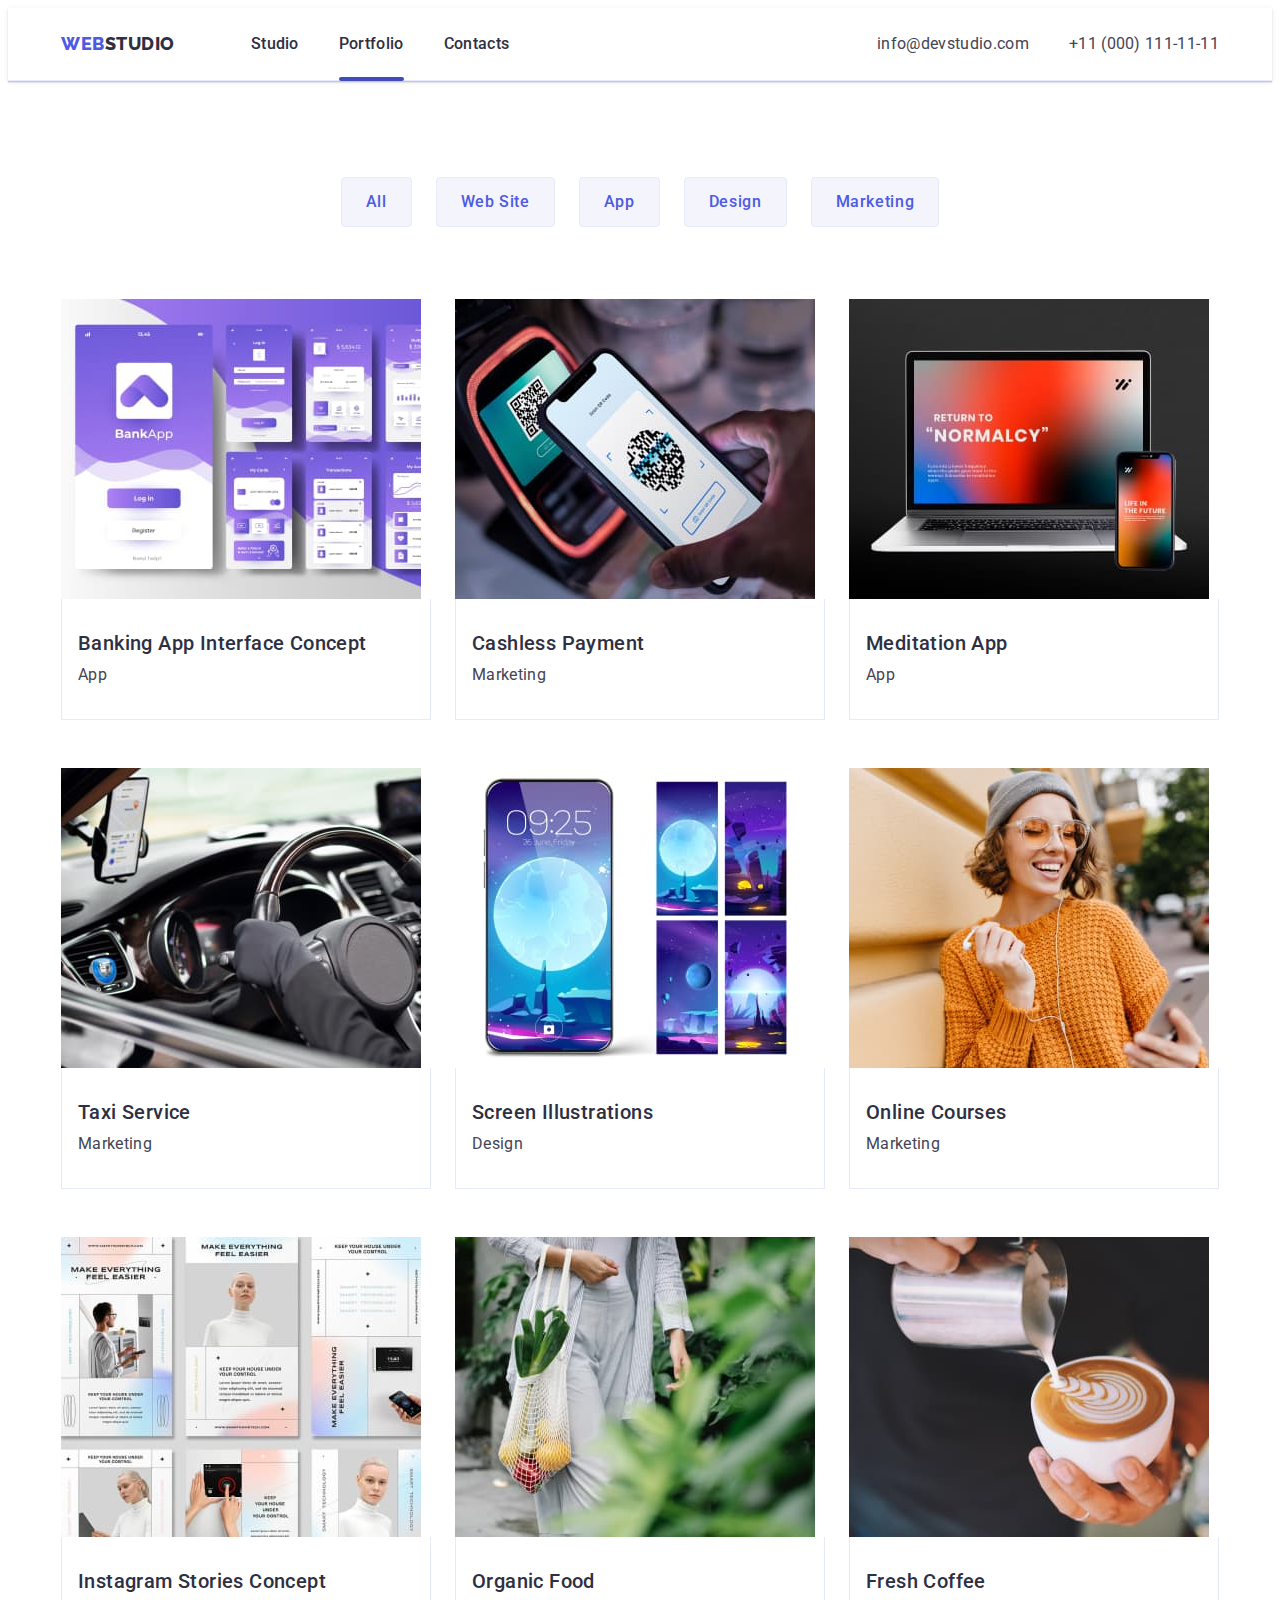
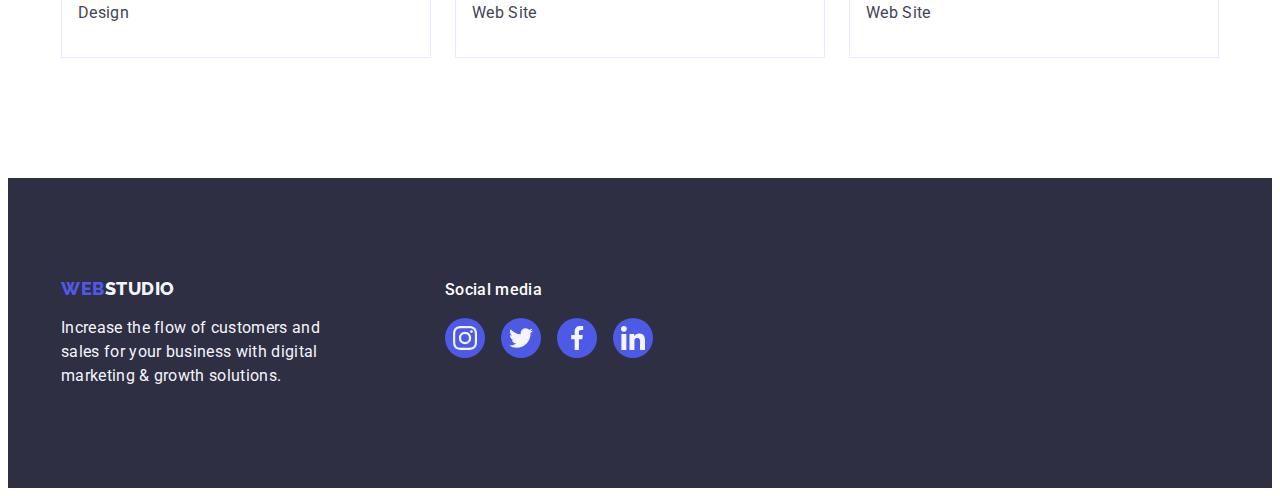
==== portfolio.html @ ff44047f "Initial commit" ====
<!DOCTYPE html>
<html lang="en">
  <head>
    <meta charset="UTF-8" />
    <meta http-equiv="X-UA-Compatible" content="IE=edge" />
    <meta name="viewport" content="width=device-width, initial-scale=1.0" />
    <title>Portfolio</title>
    <link rel="preconnect" href="https://fonts.googleapis.com" />
    <link rel="preconnect" href="https://fonts.gstatic.com" crossorigin />
    <link
      href="https://fonts.googleapis.com/css2?family=Raleway:wght@800&family=Roboto:wght@400;500;700;900&display=swap"
      rel="stylesheet"
    />
    <link
      rel="stylesheet"
      href="https://cdnjs.cloudflare.com/ajax/libs/modern-normalize/1.1.0/modern-normalize.min.css"
      integrity="sha512-wpPYUAdjBVSE4KJnH1VR1HeZfpl1ub8YT/NKx4PuQ5NmX2tKuGu6U/JRp5y+Y8XG2tV+wKQpNHVUX03MfMFn9Q=="
      crossorigin="anonymous"
      referrerpolicy="no-referrer"
    />
    <link rel="stylesheet" href="./css/styles.css" />
  </head>
  <body>
    <!-- header -->
    <header class="header">
      <div class="container header-container">
        <nav class="header-navigation">
          <a href="./index.html" class="header-logo link"
            >Web<span class="header-logotype">Studio</span></a
          >
          <ul class="header-list list">
            <li class="header-item">
              <a href="./index.html" class="header-link link">Studio</a>
            </li>
            <li class="header-item">
              <a href="./portfolio.html" class="header-link link current"
                >Portfolio</a
              >
            </li>
            <li class="header-item">
              <a href="" class="header-link link">Contacts</a>
            </li>
          </ul>
        </nav>
        <address class="header-address">
          <ul class="header-list list">
            <li class="header-item">
              <a href="mailto:info@devstudio.com" class="header-contacts link"
                >info@devstudio.com</a
              >
            </li>
            <li class="header-item">
              <a href="tel:+110001111111" class="header-contacts link"
                >+11 (000) 111-11-11</a
              >
            </li>
          </ul>
        </address>
      </div>
    </header>
    <!-- Main Content -->
    <main>
      <!-- Gallery -->
      <section class="gallery section">
        <div class="container">
          <h1 hidden>Gallery</h1>
          <ul class="gallery-list-btn list">
            <li class="gallery-item">
              <button type="button" class="gallery-btn">All</button>
            </li>
            <li class="gallery-item">
              <button type="button" class="gallery-btn">Web Site</button>
            </li>
            <li class="gallery-item">
              <button type="button" class="gallery-btn">App</button>
            </li>
            <li class="gallery-item">
              <button type="button" class="gallery-btn">Design</button>
            </li>
            <li class="gallery-item">
              <button type="button" class="gallery-btn">Marketing</button>
            </li>
          </ul>
          <ul class="gallery-list list">
            <li class="gallery-second-item">
              <a href="" class="gallery-link link">
                <div class="gallery-overlay">
                  <img
                    src="./images/bank-app.jpg"
                    alt="bank app photo"
                    width="360"
                  />
                  <p class="gallery-overlay-text">
                    14 Stylish and User-Friendly App Design Concepts · Task
                    Manager App · Calorie Tracker App · Exotic Fruit Ecommerce
                    App · Cloud Storage App
                  </p>
                </div>
                <div class="gallery-card">
                  <h2 class="gallery-title">Banking App Interface Concept</h2>
                  <p class="gallery-text">App</p>
                </div></a
              >
            </li>
            <li class="gallery-second-item">
              <a href="" class="gallery-link link">
                <div class="gallery-overlay">
                  <img
                    src="./images/cashless-payment.jpg"
                    alt="cashless payment photo"
                    width="360"
                  />
                  <p class="gallery-overlay-text">
                    14 Stylish and User-Friendly App Design Concepts · Task
                    Manager App · Calorie Tracker App · Exotic Fruit Ecommerce
                    App · Cloud Storage App
                  </p>
                </div>
                <div class="gallery-card">
                  <h2 class="gallery-title">Cashless Payment</h2>
                  <p class="gallery-text">Marketing</p>
                </div></a
              >
            </li>
            <li class="gallery-second-item">
              <a href="" class="gallery-link link">
                <div class="gallery-overlay">
                  <img
                    src="./images/meditation-app.jpg"
                    alt="meditation app photo"
                    width="360"
                  />
                  <p class="gallery-overlay-text">
                    14 Stylish and User-Friendly App Design Concepts · Task
                    Manager App · Calorie Tracker App · Exotic Fruit Ecommerce
                    App · Cloud Storage App
                  </p>
                </div>
                <div class="gallery-card">
                  <h2 class="gallery-title">Meditation App</h2>
                  <p class="gallery-text">App</p>
                </div></a
              >
            </li>
            <li class="gallery-second-item">
              <a href="" class="gallery-link link">
                <div class="gallery-overlay">
                  <img
                    src="./images/taxi-inside.jpg"
                    alt="taxi inside"
                    width="360"
                  />
                  <p class="gallery-overlay-text">
                    14 Stylish and User-Friendly App Design Concepts · Task
                    Manager App · Calorie Tracker App · Exotic Fruit Ecommerce
                    App · Cloud Storage App
                  </p>
                </div>
                <div class="gallery-card">
                  <h2 class="gallery-title">Taxi Service</h2>
                  <p class="gallery-text">Marketing</p>
                </div></a
              >
            </li>
            <li class="gallery-second-item">
              <a href="" class="gallery-link link">
                <div class="gallery-overlay">
                  <img
                    src="./images/screen-illustrations.jpg"
                    alt="screen illustrations"
                    width="360"
                  />
                  <p class="gallery-overlay-text">
                    14 Stylish and User-Friendly App Design Concepts · Task
                    Manager App · Calorie Tracker App · Exotic Fruit Ecommerce
                    App · Cloud Storage App
                  </p>
                </div>
                <div class="gallery-card">
                  <h2 class="gallery-title">Screen Illustrations</h2>
                  <p class="gallery-text">Design</p>
                </div></a
              >
            </li>
            <li class="gallery-second-item">
              <a href="" class="gallery-link link">
                <div class="gallery-overlay">
                  <img
                    src="./images/girl-watching-online-curses.jpg"
                    alt="girl watching online curses"
                    width="360"
                  />
                  <p class="gallery-overlay-text">
                    14 Stylish and User-Friendly App Design Concepts · Task
                    Manager App · Calorie Tracker App · Exotic Fruit Ecommerce
                    App · Cloud Storage App
                  </p>
                </div>
                <div class="gallery-card">
                  <h2 class="gallery-title">Online Courses</h2>
                  <p class="gallery-text">Marketing</p>
                </div></a
              >
            </li>
            <li class="gallery-second-item">
              <a href="" class="gallery-link link">
                <div class="gallery-overlay">
                  <img
                    src="./images/instagram-stories.jpg"
                    alt="instagram stories"
                    width="360"
                  />
                  <p class="gallery-overlay-text">
                    14 Stylish and User-Friendly App Design Concepts · Task
                    Manager App · Calorie Tracker App · Exotic Fruit Ecommerce
                    App · Cloud Storage App
                  </p>
                </div>
                <div class="gallery-card">
                  <h2 class="gallery-title">Instagram Stories Concept</h2>
                  <p class="gallery-text">Design</p>
                </div></a
              >
            </li>
            <li class="gallery-second-item">
              <a href="" class="gallery-link link">
                <div class="gallery-overlay">
                  <img
                    src="./images/organic-food.jpg"
                    alt="organic food"
                    width="360"
                  />
                  <p class="gallery-overlay-text">
                    14 Stylish and User-Friendly App Design Concepts · Task
                    Manager App · Calorie Tracker App · Exotic Fruit Ecommerce
                    App · Cloud Storage App
                  </p>
                </div>
                <div class="gallery-card">
                  <h2 class="gallery-title">Organic Food</h2>
                  <p class="gallery-text">Web Site</p>
                </div></a
              >
            </li>
            <li class="gallery-second-item">
              <a href="" class="gallery-link link">
                <div class="gallery-overlay">
                  <img
                    src="./images/fresh-coffee.jpg"
                    alt="fresh coffee"
                    width="360"
                  />
                  <p class="gallery-overlay-text">
                    14 Stylish and User-Friendly App Design Concepts · Task
                    Manager App · Calorie Tracker App · Exotic Fruit Ecommerce
                    App · Cloud Storage App
                  </p>
                </div>
                <div class="gallery-card">
                  <h2 class="gallery-title">Fresh Coffee</h2>
                  <p class="gallery-text">Web Site</p>
                </div></a
              >
            </li>
          </ul>
        </div>
      </section>
    </main>
    <!-- Footer -->
    <footer class="footer">
      <div class="container footer-container">
        <div class="footer-box">
          <a href="./index.html" class="footer-link link"
            >Web<span class="footer-logo">Studio</span></a
          >
          <p class="footer-text">
            Increase the flow of customers and sales for your business with
            digital marketing & growth solutions.
          </p>
        </div>
        <div class="footer-wrap">
          <h3 class="footer-social">Social media</h3>
          <ul class="footer-list list">
            <li class="footer-item">
              <a href="" class="footer-soc-link link">
                <svg class="footer-icon" width="24" height="24">
                  <use href="./images/icons.svg#icon-instagram"></use>
                </svg>
              </a>
            </li>
            <li class="footer-item">
              <a href="" class="footer-soc-link link">
                <svg class="footer-icon" width="24" height="24">
                  <use href="./images/icons.svg#icon-twitter"></use>
                </svg>
              </a>
            </li>
            <li class="footer-item">
              <a href="" class="footer-soc-link link">
                <svg class="footer-icon" width="24" height="24">
                  <use href="./images/icons.svg#icon-facebook"></use>
                </svg>
              </a>
            </li>
            <li class="footer-item">
              <a href="" class="footer-soc-link link">
                <svg class="footer-icon" width="24" height="24">
                  <use href="./images/icons.svg#icon-linkedin"></use>
                </svg>
              </a>
            </li>
          </ul>
        </div>
      </div>
    </footer>
  </body>
</html>
---- css/styles.css ----
:root {
  --main-background-color: #ffffff;
  --second-color: #4d5ae5;
  --logo-color: #2e2f42;
  --bg-color-icons: #f4f4fd;
}

p,
h1,
h2,
h3,
h4.h5,
h6 {
  margin: 0;
}

ul {
  margin: 0;
  padding-left: 0;
}

button {
  cursor: pointer;
}
img {
  display: block;
}

body {
  font-family: Roboto, sans-serif;
  color: #434455;
  background-color: var(--main-background-color);
}

.list {
  list-style: none;
}

.link {
  text-decoration: none;
}

.section {
  padding-top: 120px;
  padding-bottom: 120px;
}
.section-title {
  font-weight: 700;
  font-size: 36px;
  line-height: 1.11;
  text-align: center;
  letter-spacing: 0.02em;
  text-transform: capitalize;
  color: #2e2f42;
  margin-bottom: 72px;
}

.container {
  width: 1158px;
  padding-left: 15px;
  padding-right: 15px;
  margin: 0 auto;
}
/* -------------------HEADER------------------- */
.header-container {
  display: flex;
  justify-content: space-between;
}
.header {
  background-color: #ffffff;
  padding-top: 24px;
  padding-bottom: 24px;
  border-bottom: 1px solid #e7e9fc;
  box-shadow: 0px 2px 1px rgba(46, 47, 66, 0.08),
    0px 1px 1px rgba(46, 47, 66, 0.16), 0px 1px 6px rgba(46, 47, 66, 0.08);
}

.header-navigation {
  display: flex;
  align-items: center;
}

.header-logo {
  font-family: Raleway, sans-serif;
  font-style: normal;
  font-weight: 800;
  font-size: 18px;
  line-height: 1.17;
  display: flex;
  align-items: center;
  letter-spacing: 0.03em;
  text-transform: uppercase;
  color: var(--second-color);
  margin-right: 76px;
}

.header-logotype {
  font-family: Raleway, sans-serif;
  font-style: normal;
  font-weight: 800;
  font-size: 18px;
  line-height: 1.17;
  display: flex;
  align-items: center;
  letter-spacing: 0.03em;
  text-transform: uppercase;
  color: var(--logo-color);
}

.header-list {
  display: flex;
  gap: 40px;
}

.header-item {
}

.header-link {
  font-weight: 500;
  font-size: 16px;
  line-height: 1.5;
  letter-spacing: 0.02em;
  color: #2e2f42;
  transition: color 250ms cubic-bezier(0.4, 0, 0.2, 1);
}

.header-link:hover,
.header-link:focus {
  color: #404bbf;
}

.header-address {
  font-style: normal;
}

.header-contacts {
  font-size: 16px;
  line-height: 1.5;
  letter-spacing: 0.02em;
  color: #434455;
  transition: color 250ms cubic-bezier(0.4, 0, 0.2, 1);
}
.header-contacts:hover,
.header-contacts:focus {
  color: #404bbf;
}

.current {
  position: relative;
}

.current::after {
  position: absolute;
  left: 0;
  bottom: -28px;
  content: '';
  width: 100%;
  height: 4px;
  border-radius: 2px;
  background-color: #404bbf;
}

/* -------------------HERO------------------- */

.hero {
  max-width: 1440px;
  margin: 0 auto;
  background-color: #2e2f42;
  padding-top: 188px;
  padding-bottom: 188px;
  text-align: center;
  background-image: linear-gradient(
      rgba(46, 47, 66, 0.7),
      rgba(46, 47, 66, 0.7)
    ),
    url(../images/people-office.jpg);
  background-repeat: no-repeat;
  background-position: center;
  background-size: cover;
}

.hero-title {
  font-style: normal;
  font-weight: 700;
  font-size: 56px;
  line-height: 1.07;
  text-align: center;
  letter-spacing: 0.02em;
  color: #ffffff;
  margin: 0 auto 48px;
  max-width: 496px;
}

.hero-btn {
  font-family: inherit;
  font-style: normal;
  font-weight: 500;
  font-size: 16px;
  line-height: 1.5;
  display: flex;
  align-items: center;
  letter-spacing: 0.04em;
  color: #ffffff;
  background-color: var(--second-color);
  display: block;
  margin: 0 auto;
  box-shadow: 0px 4px 4px rgba(0, 0, 0, 0.15);
  border-radius: 4px;
  border: none;
  min-width: 169px;
  height: 56px;
  transition: background-color 250ms cubic-bezier(0.4, 0, 0.2, 1);
}

.hero-btn:hover,
.hero-btn:focus {
  background-color: #404bbf;
}

/* -------------------FEATURES------------------- */
.features {
}
.features-list-bg {
  display: flex;
  justify-content: center;
  align-items: center;
  height: 112px;
  background-color: var(--bg-color-icons);
  border-radius: 4px;
  margin-bottom: 8px;
}
.features-icon {
}
.features-list {
  display: flex;
  gap: 24px;
}

.features-item {
  max-width: 264px;
}

.features-title {
  font-weight: 500;
  font-size: 20px;
  line-height: 1.2;
  letter-spacing: 0.02em;
  color: #2e2f42;
  margin-bottom: 8px;
}
.features-text {
  font-size: 16px;
  line-height: 1.5;
  letter-spacing: 0.02em;
  color: #434455;
}

/* -------------------WORKS------------------- */
.works {
  padding-top: 0;
}

.works-list {
  background-color: #ffffff;
  display: flex;
  gap: 24px;
}

.works-item {
}

/* -------------------TEAM------------------- */
.team {
  background-color: #f4f4fd;
}
.team-card {
  padding-top: 32px;
  padding-bottom: 32px;
}
.team-soc-list {
  display: flex;
  justify-content: center;
  gap: 24px;
}
.team-soc-item {
  width: 40px;
  height: 40px;
}
.team-soc-link {
  width: 100%;
  height: 100%;
  border-radius: 50%;
  background: #4d5ae5;
  display: flex;
  align-items: center;
  justify-content: center;
  transition: background-color 250ms cubic-bezier(0.4, 0, 0.2, 1);
}
.team-soc-link:hover,
.team-soc-link:focus {
  background-color: #404bbf;
}

.team-soc-icon {
  fill: #f4f4fd;
}

.team-list {
  display: flex;
  gap: 24px;
}
.team-item {
  background-color: #ffffff;
  width: calc((100% - 72px) / 4);
  box-shadow: 0px 1px 6px rgba(46, 47, 66, 0.08),
    0px 1px 1px rgba(46, 47, 66, 0.16), 0px 2px 1px rgba(46, 47, 66, 0.08);
  border-radius: 0px 0px 4px 4px;
}
.team-names {
  font-weight: 500;
  font-size: 20px;
  line-height: 1.2;
  text-align: center;
  letter-spacing: 0.02em;
  color: #2e2f42;
  margin-bottom: 8px;
}
.team-text {
  font-size: 16px;
  line-height: 1.5;
  text-align: center;
  letter-spacing: 0.02em;
  color: #434455;
  margin-bottom: 8px;
}

/* -------------------CUSTOMERS------------------- */
.customers {
}
.customers-wrap {
}

.customers-list {
  display: flex;
  width: 100%;
  height: 100%;
  align-items: center;
  justify-content: center;
  gap: 24px;
}

.customers-item {
  width: 168px;
  height: 88px;
}
.customers-link {
  display: flex;
  justify-content: center;
  align-items: center;
  width: 100%;
  height: 100%;
  border: 1px solid #8e8f99;
  border-radius: 4px;
  color: #8e8f99;
  transition: border-color 250ms cubic-bezier(0.4, 0, 0.2, 1),
    color 250ms cubic-bezier(0.4, 0, 0.2, 1);
}
.customers-link:hover,
.customers-link:focus {
  border-color: #404bbf;
  color: #404bbf;
}

.cutomers-icon {
  fill: currentColor;
}

/* -------------------FOOTER------------------- */
.footer {
  background-color: #2e2f42;
  padding-top: 100px;
  padding-bottom: 100px;
}
.footer-container {
  display: flex;
}
.footer-link {
  font-family: Raleway, sans-serif;
  font-style: normal;
  font-weight: 800;
  font-size: 18px;
  line-height: 1.17;
  display: flex;
  align-items: center;
  letter-spacing: 0.03em;
  text-transform: uppercase;
  color: #4d5ae5;
  margin-bottom: 17px;
}

.footer-logo {
  font-family: 'Raleway';
  font-style: normal;
  font-weight: 800;
  font-size: 18px;
  line-height: 1.17;
  display: flex;
  align-items: center;
  letter-spacing: 0.03em;
  text-transform: uppercase;
  color: #f4f4fd;
}

.footer-text {
  font-size: 16px;
  line-height: 1.5;
  letter-spacing: 0.02em;
  color: #f4f4fd;
  max-width: 264px;
}
.footer-box {
  margin-right: 120px;
}
.footer-wrap {
  display: inline-block;
}
.footer-social {
  font-family: 'Roboto';
  font-style: normal;
  font-weight: 500;
  font-size: 16px;
  line-height: 1.5;
  letter-spacing: 0.02em;
  color: #ffffff;
  margin-bottom: 16px;
}
.footer-list {
  display: flex;
  gap: 16px;
}
.footer-item {
  width: 40px;
  height: 40px;
}
.footer-soc-link {
  width: 100%;
  height: 100%;
  border-radius: 50%;
  background-color: #4d5ae5;
  display: flex;
  align-items: center;
  justify-content: center;
  transition: background-color 250ms cubic-bezier(0.4, 0, 0.2, 1);
}
.footer-soc-link:hover,
.footer-soc-link:focus {
  background-color: #31d0aa;
}
.footer-icon {
  fill: #f4f4fd;
}

/* -------------------PORTFOLIO PAGE------------------- */
.gallery {
  padding-bottom: 120px;
  padding-top: 96px;
}
.gallery-list-btn {
  display: flex;
  justify-content: center;
  gap: 24px;
}
.gallery-list {
  display: flex;
  flex-wrap: wrap;
  gap: 48px 24px;
  margin-top: 72px;
}
.gallery-link {
  display: block;
  transition: box-shadow 250ms cubic-bezier(0.4, 0, 0.2, 1);
}
.gallery-link:hover,
.gallery-link:focus {
  box-shadow: 0px 1px 6px rgba(46, 47, 66, 0.08),
    0px 1px 1px rgba(46, 47, 66, 0.16), 0px 2px 1px rgba(46, 47, 66, 0.08);
}

.gallery-item {
  transition: box-shadow 250ms cubic-bezier(0.4, 0, 0.2, 1),
    border-radius 250ms cubic-bezier(0.4, 0, 0.2, 1);
}
.gallery-item:hover,
.gallery-item:focus {
  box-shadow: 0px 3px 1px rgba(0, 0, 0, 0.1), 0px 2px 1px rgba(0, 0, 0, 0.08),
    0px 2px 2px rgba(0, 0, 0, 0.12);
  border-radius: 4px;
}

.gallery-card {
  padding: 32px 0 32px 16px;
  border-left: 1px solid #e7e9fc;
  border-right: 1px solid #e7e9fc;
  border-bottom: 1px solid #e7e9fc;
}

.gallery-btn {
  font-family: inherit;
  font-style: normal;
  font-weight: 500;
  font-size: 16px;
  line-height: 1.5;
  display: flex;
  align-items: center;
  text-align: center;
  letter-spacing: 0.04em;
  color: #4d5ae5;
  background-color: #f4f4fd;
  padding: 12px 24px;
  border: 1px solid #e7e9fc;
  border-radius: 4px;
  transition: color 250ms cubic-bezier(0.4, 0, 0.2, 1),
    background-color 250ms cubic-bezier(0.4, 0, 0.2, 1);
}

.gallery-btn:hover,
.gallery-btn:focus {
  color: #ffffff;
  background-color: #404bbf;
}

.gallery-overlay-text {
  position: absolute;
  top: 0;
  font-family: 'Roboto';
  font-weight: 400;
  font-size: 16px;
  line-height: 1.5;
  letter-spacing: 0.02em;
  color: #f4f4fd;
  background-color: #4d5ae5;
  padding: 40px;
  height: 100%;
  transform: translateY(100%);
  transition: transform 250ms cubic-bezier(0.4, 0, 0.2, 1);
}

.gallery-link:hover .gallery-overlay-text,
.gallery-link:focus .gallery-overlay-text {
  transform: translateY(0);
}

.gallery-overlay {
  position: relative;
  overflow: hidden;
}

.gallery-second-item {
  width: calc((100% - 48px) / 3);
}

.gallery-title {
  font-weight: 500;
  font-size: 20px;
  line-height: 1.2;
  letter-spacing: 0.02em;
  color: #2e2f42;
  margin-bottom: 8px;
}
.gallery-text {
  font-size: 16px;
  line-height: 1.5;
  letter-spacing: 0.02em;
  color: #434455;
}

/* -------------------BACKDROP------------------- */
.backdrop {
  position: fixed;
  top: 0;
  width: 100%;
  height: 100%;
  background-color: rgba(46, 47, 66, 0.4);
  transition: opacity 300ms cubic-bezier(0.4, 0, 0.2, 1),
    visibility 300ms cubic-bezier(0.4, 0, 0.2, 1);
}

.modal {
  width: 408px;
  min-height: 576px;
  background-color: #fcfcfc;
  border-radius: 4px;
  position: absolute;
  top: 50%;
  left: 50%;
  transform: translate(-50%, -50%) scale(1);
  transition: 300ms cubic-bezier(0.4, 0, 0.2, 1);
}

.backdrop.is-hidden .modal {
  transform: translate(-50%, -50%) scale(2);
}
.modal-btn {
  position: absolute;
  top: 24px;
  right: 24px;
  display: flex;
  padding: 0;
  justify-content: center;
  align-items: center;
  width: 24px;
  height: 24px;
  background-color: #e7e9fc;
  border: 1px solid rgba(0, 0, 0, 0.1);
  border-radius: 50%;
  transition: background-color;
}

.modal-close-btn {
}

.is-hidden {
  opacity: 0;
  visibility: hidden;
  pointer-events: none;
}
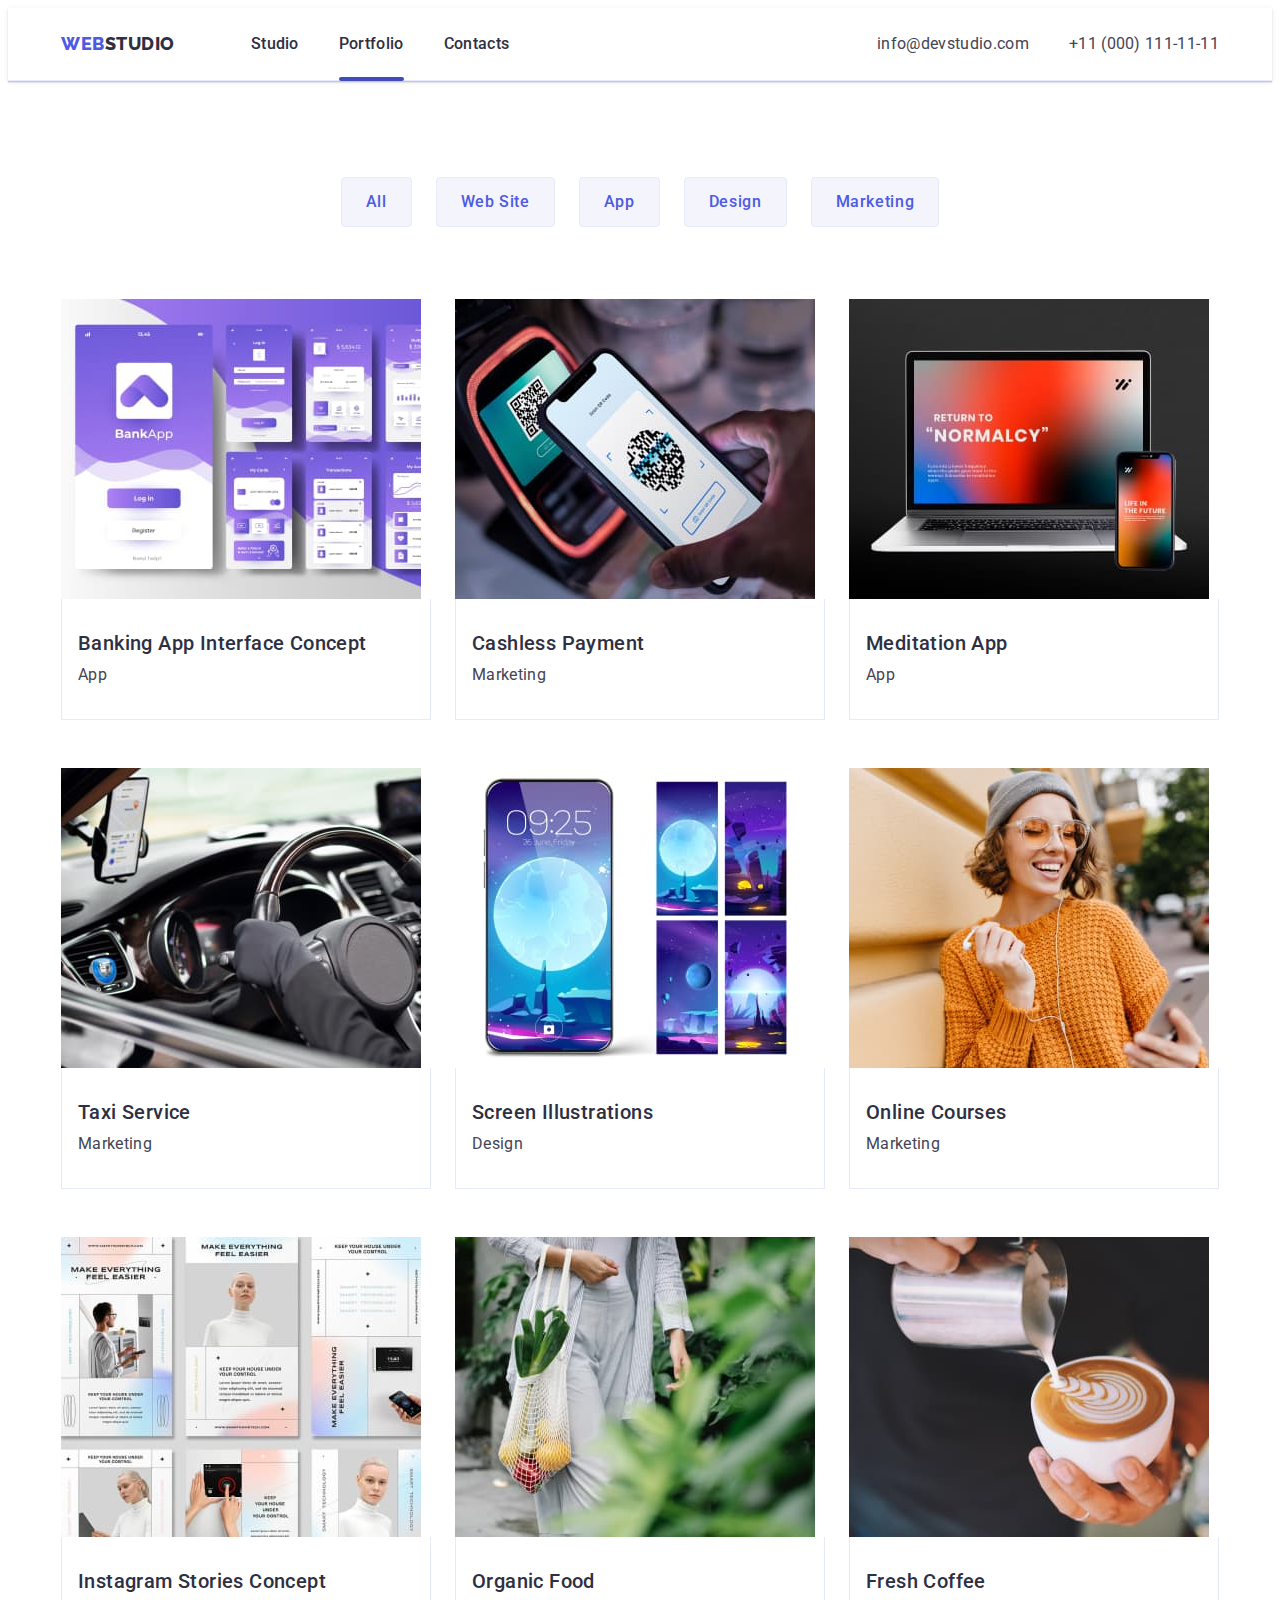
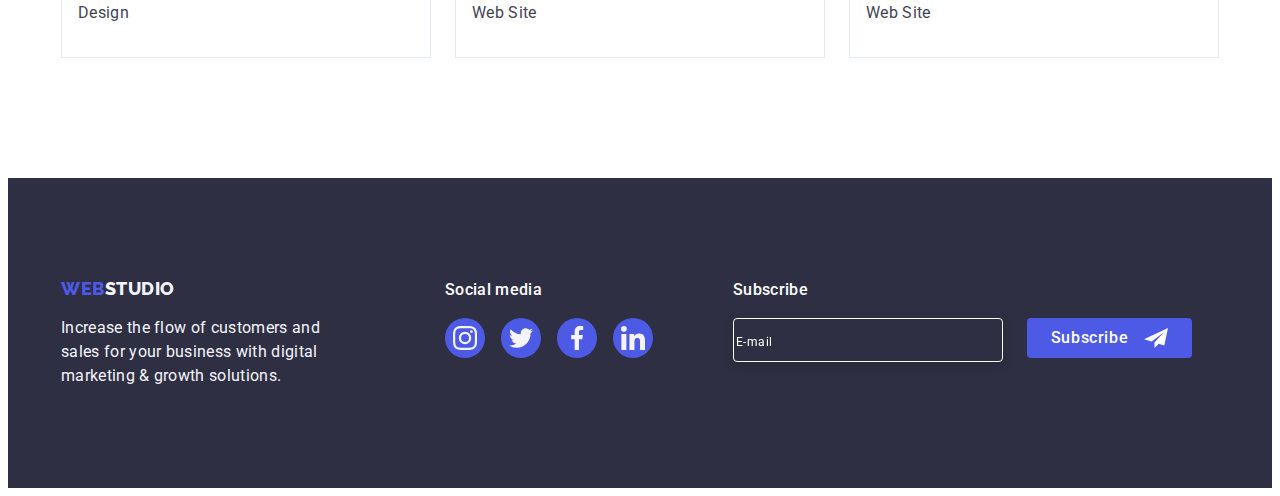
==== commit 7187f2b5: "hw6" ====
--- a/portfolio.html
+++ b/portfolio.html
@@ -279,7 +279,7 @@
           </p>
         </div>
         <div class="footer-wrap">
-          <h3 class="footer-social">Social media</h3>
+          <p class="footer-title">Social media</p>
           <ul class="footer-list list">
             <li class="footer-item">
               <a href="" class="footer-soc-link link">
@@ -311,6 +311,20 @@
             </li>
           </ul>
         </div>
+        <div class="footer-subscribe">
+          <form class="subscribe-form">
+            <p class="footer-title" for="">Subscribe</p>
+            <div class="subscribe-wrap">
+              <input class="subscribe-input" type="text" placeholder="E-mail" />
+              <button class="footer-btn" type="submit">
+                Subscribe
+                <svg class="footer-sub-icon" width="24" height="24">
+                  <use href="./images/icons.svg#icon-paper-plane"></use>
+                </svg>
+              </button>
+            </div>
+          </form>
+        </div>
       </div>
     </footer>
   </body>
--- a/css/styles.css
+++ b/css/styles.css
@@ -12,6 +12,19 @@
 h4.h5,
 h6 {
   margin: 0;
+}
+
+.visually-hidden {
+  position: absolute;
+  width: 1px;
+  height: 1px;
+  margin: -1px;
+  border: 0;
+  padding: 0;
+  white-space: nowrap;
+  clip-path: inset(100%);
+  clip: rect(0 0 0 0);
+  overflow: hidden;
 }
 
 ul {
@@ -383,6 +396,7 @@
 }
 .footer-container {
   display: flex;
+  align-items: baseline;
 }
 .footer-link {
   font-family: Raleway, sans-serif;
@@ -424,7 +438,7 @@
 .footer-wrap {
   display: inline-block;
 }
-.footer-social {
+.footer-title {
   font-family: 'Roboto';
   font-style: normal;
   font-weight: 500;
@@ -460,6 +474,77 @@
   fill: #f4f4fd;
 }
 
+.footer-sub-icon {
+  fill: #ffffff;
+  margin-left: 16px;
+}
+
+.subscribe-input {
+  width: 264px;
+  height: 40px;
+  border: 1px solid #ffffff;
+  filter: drop-shadow(0px 4px 4px rgba(0, 0, 0, 0.15));
+  border-radius: 4px;
+  background-color: #2e2f42;
+  margin-right: 24px;
+
+  font-family: 'Roboto';
+  font-style: normal;
+  font-weight: 400;
+  font-size: 16px;
+  line-height: 2;
+  letter-spacing: 0.04em;
+  color: #ffffff;
+}
+
+.subscribe-input::placeholder {
+  font-family: 'Roboto';
+  font-style: normal;
+  font-weight: 400;
+  font-size: 12px;
+  line-height: 2;
+  letter-spacing: 0.04em;
+  color: #ffffff;
+}
+
+.footer-btn {
+  font-family: 'Roboto';
+  font-style: normal;
+  font-weight: 500;
+  font-size: 16px;
+  line-height: 1.5;
+  letter-spacing: 0.04em;
+  color: #ffffff;
+
+  width: 165px;
+  height: 40px;
+  background-color: #4d5ae5;
+  border-radius: 4px;
+  border-color: transparent;
+
+  display: flex;
+  align-items: center;
+  justify-content: center;
+  transition: background-color 250ms cubic-bezier(0.4, 0, 0.2, 1),
+    box-shadow 250ms cubic-bezier(0.4, 0, 0.2, 1);
+}
+
+.footer-btn:hover,
+.footer-btn:focus {
+  background-color: #404bbf;
+  box-shadow: 0px 4px 4px rgba(0, 0, 0, 0.15);
+  border-radius: 4px;
+}
+
+.footer-subscribe {
+  display: flex;
+  display: block;
+  margin-left: 80px;
+}
+
+.subscribe-wrap {
+  display: flex;
+}
 /* -------------------PORTFOLIO PAGE------------------- */
 .gallery {
   padding-bottom: 120px;
@@ -590,6 +675,7 @@
   min-height: 576px;
   background-color: #fcfcfc;
   border-radius: 4px;
+  padding: 72px 24px 24px;
   position: absolute;
   top: 50%;
   left: 50%;
@@ -613,10 +699,20 @@
   background-color: #e7e9fc;
   border: 1px solid rgba(0, 0, 0, 0.1);
   border-radius: 50%;
-  transition: background-color;
+  transition: 250ms cubic-bezier(0.4, 0, 0.2, 1);
+}
+
+.modal-btn:hover,
+.modal-btn:focus {
+  background-color: #404bbf;
 }
 
 .modal-close-btn {
+}
+
+.modal-close-btn:hover,
+.modal-close-btn:focus {
+  fill: #ffffff;
 }
 
 .is-hidden {
@@ -624,3 +720,122 @@
   visibility: hidden;
   pointer-events: none;
 }
+
+.modal-title {
+  font-style: normal;
+  font-weight: 500;
+  font-size: 16px;
+  line-height: 1.5;
+  text-align: center;
+  letter-spacing: 0.02em;
+  color: #2e2f42;
+  margin-bottom: 16px;
+}
+
+.modal-input {
+  width: 100%;
+  height: 40px;
+  margin-bottom: 8px;
+  border: 1px solid rgba(46, 47, 66, 0.4);
+  outline: transparent;
+  border-radius: 4px;
+  padding-left: 34px;
+}
+
+.modal-input:focus {
+  border-color: #4d5ae5;
+}
+
+.modal-input:focus + .modal-icon {
+  fill: #4d5ae5;
+}
+.modal-button {
+  display: block;
+  margin: 0 auto;
+  font-weight: 500;
+  line-height: 1.5;
+  letter-spacing: 0.04em;
+  color: #ffffff;
+
+  padding: 16px 32px;
+  width: 169px;
+  height: 56px;
+  background: #4d5ae5;
+  box-shadow: 0px 4px 4px rgba(0, 0, 0, 0.15);
+  border-radius: 4px;
+  border-color: transparent;
+  transition: background-color 250ms cubic-bezier(0.4, 0, 0.2, 1);
+}
+
+.modal-button:hover,
+.modal-button:focus {
+  background-color: #404bbf;
+}
+
+.input-text {
+  display: inline-block;
+  font-size: 12px;
+  line-height: 1.17;
+  letter-spacing: 0.04em;
+  color: #8e8f99;
+  margin-bottom: 4px;
+}
+
+.modal-field {
+}
+
+.modal-icon {
+  position: absolute;
+  left: 16px;
+  top: 50%;
+  transform: translateY(-50%);
+}
+
+.input-wrap {
+  position: relative;
+}
+
+.modal-textarea {
+  width: 100%;
+  height: 120px;
+  border: 1px solid rgba(46, 47, 66, 0.4);
+  border-radius: 4px;
+  padding: 8px 16px;
+  resize: none;
+}
+
+.modal-textarea::placeholder {
+  font-size: 12px;
+  line-height: 1.17;
+  letter-spacing: 0.04em;
+  color: rgba(46, 47, 66, 0.4);
+}
+
+.policy-text {
+  font-size: 12px;
+  display: flex;
+  align-items: center;
+  margin-bottom: 24px;
+}
+
+.policy-text span {
+  width: 16px;
+  height: 16px;
+  border: 1px solid rgba(46, 47, 66, 0.4);
+  border-radius: 2px;
+  margin-right: 8px;
+  display: flex;
+  align-items: center;
+  justify-content: center;
+  fill: transparent;
+}
+
+.policy-input:checked + .policy-text span {
+  background-color: #404bbf;
+  border: none;
+  fill: #f4f4fd;
+}
+
+.policy-link {
+  margin-left: 2px;
+}
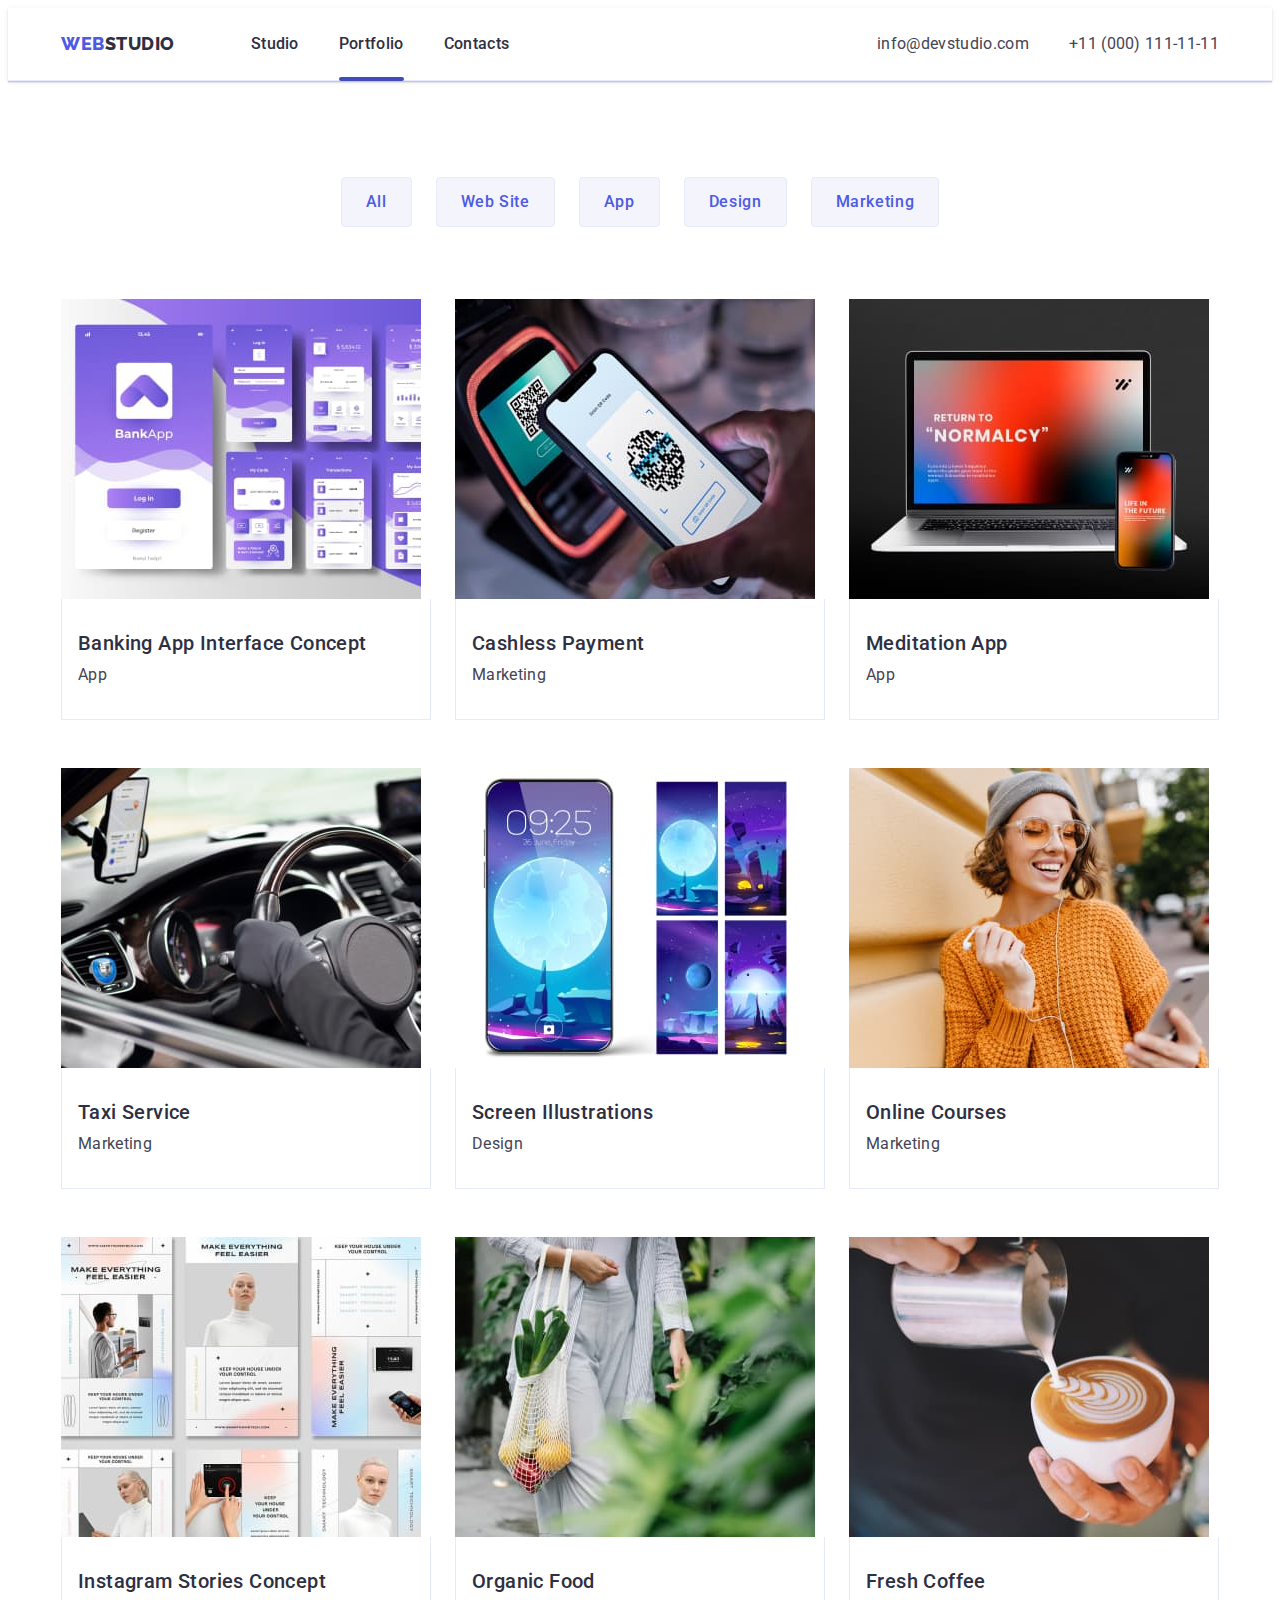
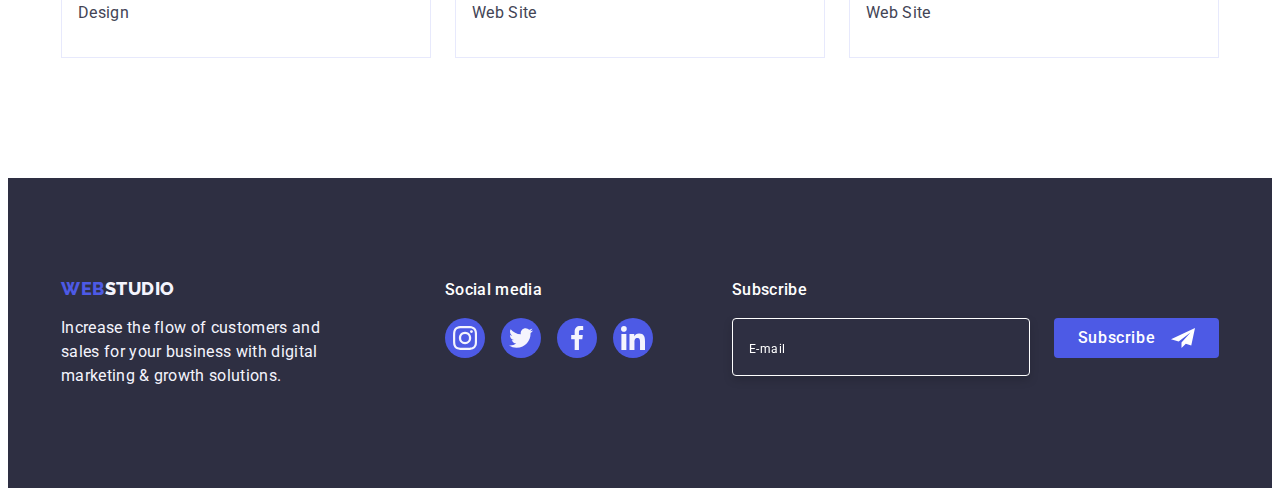
==== commit 89135d14: "fixes" ====
--- a/portfolio.html
+++ b/portfolio.html
@@ -313,7 +313,7 @@
         </div>
         <div class="footer-subscribe">
           <form class="subscribe-form">
-            <p class="footer-title" for="">Subscribe</p>
+            <p class="footer-title">Subscribe</p>
             <div class="subscribe-wrap">
               <input class="subscribe-input" type="text" placeholder="E-mail" />
               <button class="footer-btn" type="submit">
--- a/css/styles.css
+++ b/css/styles.css
@@ -495,6 +495,7 @@
   line-height: 2;
   letter-spacing: 0.04em;
   color: #ffffff;
+  padding: 8px 16px;
 }
 
 .subscribe-input::placeholder {
@@ -539,7 +540,7 @@
 .footer-subscribe {
   display: flex;
   display: block;
-  margin-left: 80px;
+  margin-left: auto;
 }
 
 .subscribe-wrap {
@@ -788,7 +789,7 @@
   position: absolute;
   left: 16px;
   top: 50%;
-  transform: translateY(-50%);
+  transform: translateY(-65%);
 }
 
 .input-wrap {
@@ -802,6 +803,8 @@
   border-radius: 4px;
   padding: 8px 16px;
   resize: none;
+  margin-bottom: 16px;
+  display: block;
 }
 
 .modal-textarea::placeholder {
@@ -814,8 +817,12 @@
 .policy-text {
   font-size: 12px;
   display: flex;
-  align-items: center;
   margin-bottom: 24px;
+  font-weight: 400;
+  font-size: 12px;
+  line-height: 1.17;
+  letter-spacing: 0.04em;
+  color: #8e8f99;
 }
 
 .policy-text span {
